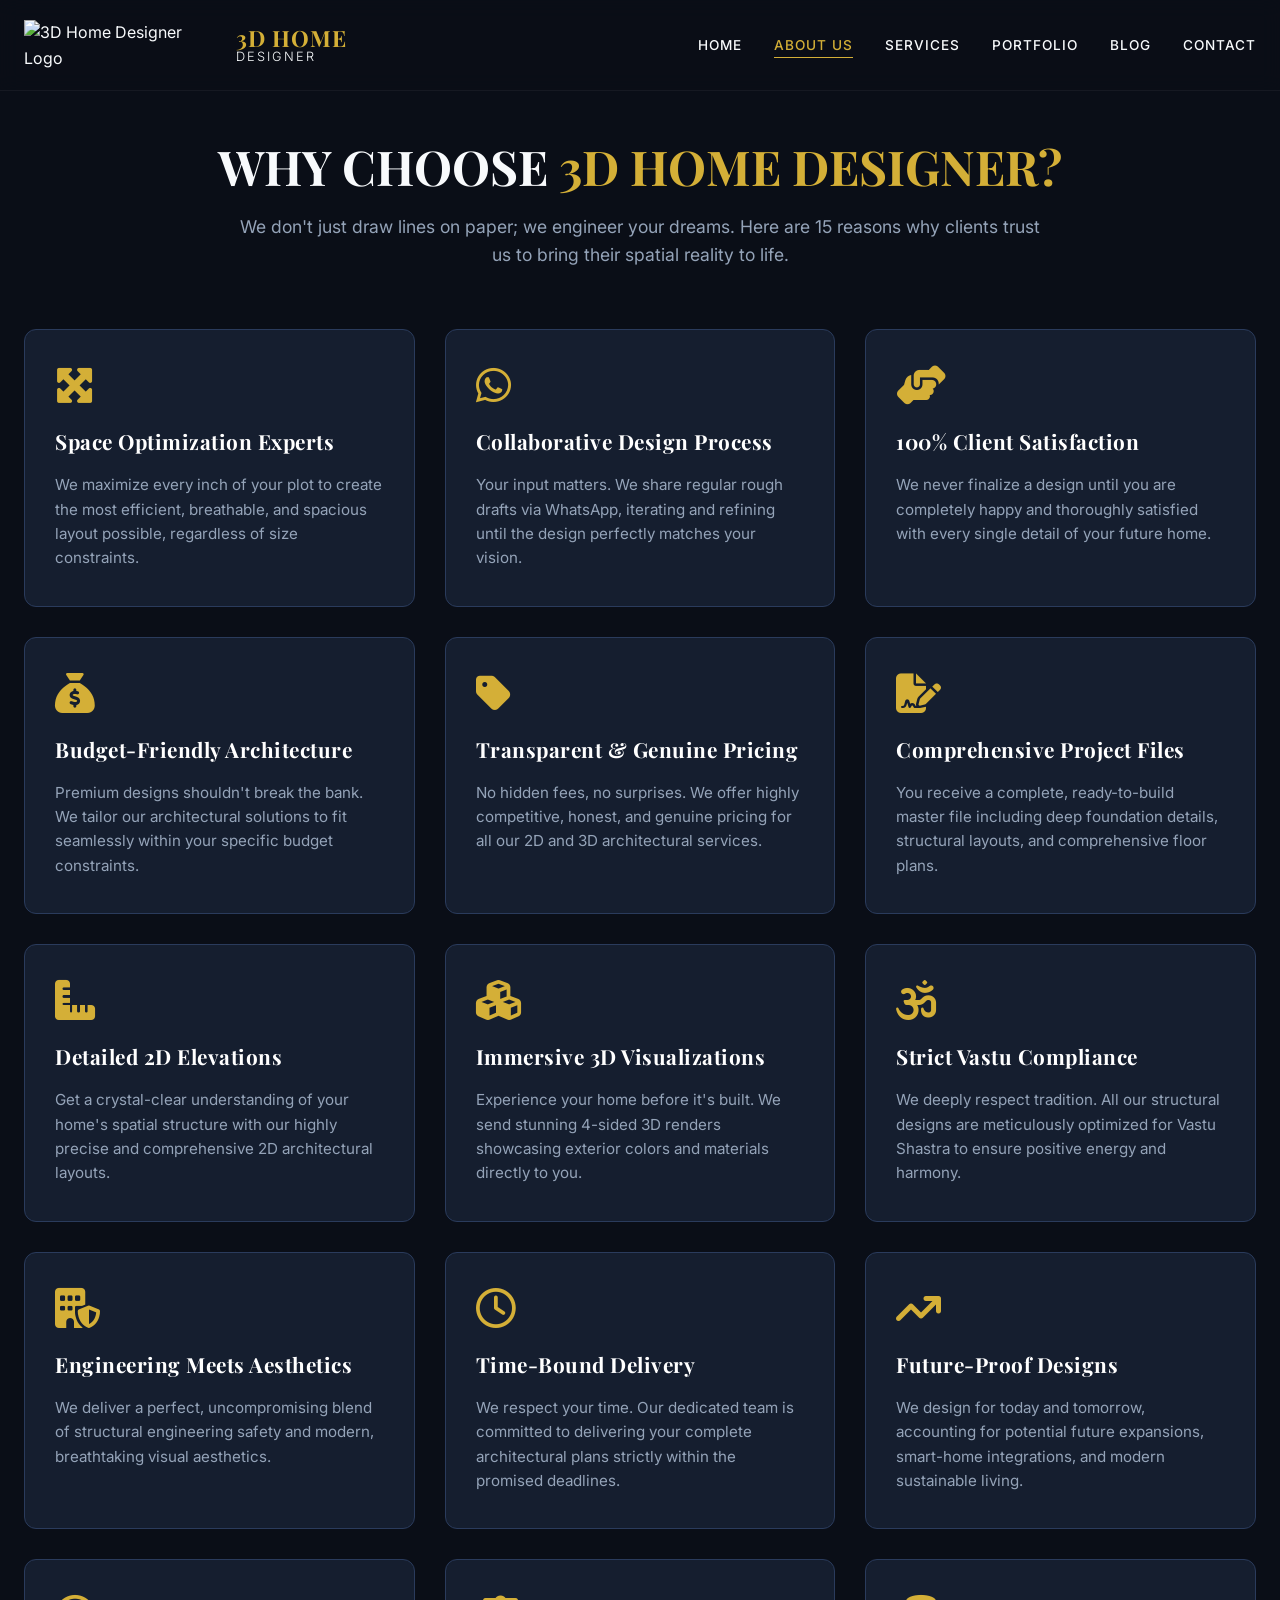
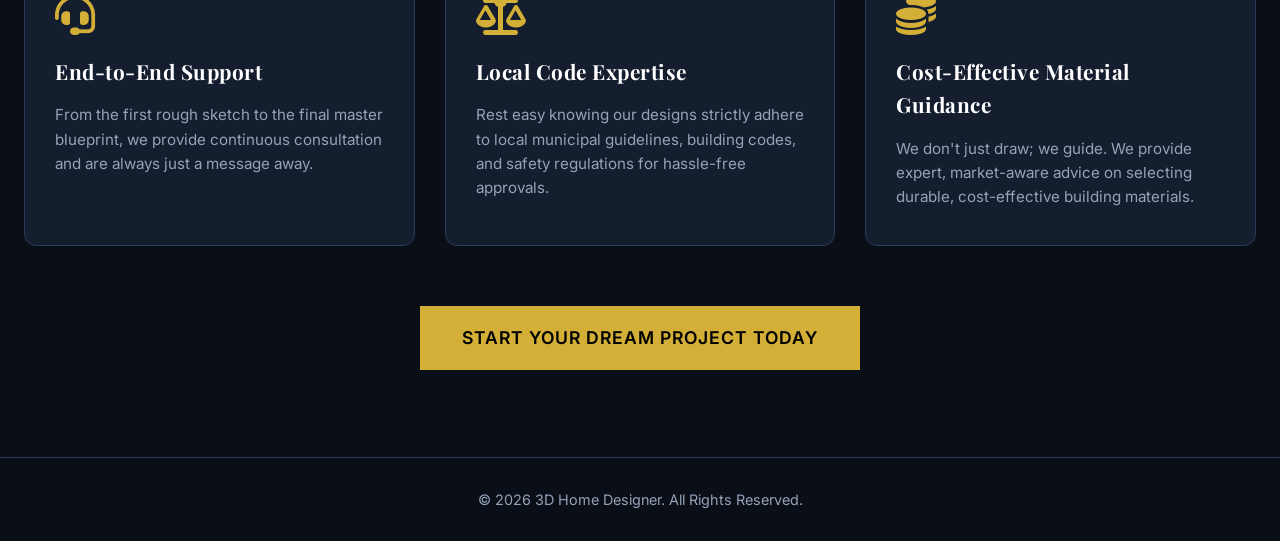
==== about.html @ 11d0a548 "Add files via upload" ====
<!DOCTYPE html>
<html lang="en">
<head>
    <meta charset="UTF-8">
    <meta name="viewport" content="width=device-width, initial-scale=1.0">
    <title>About Us - 3D Home Designer</title>
    <!-- Fonts -->
    <link rel="preconnect" href="https://fonts.googleapis.com">
    <link rel="preconnect" href="https://fonts.gstatic.com" crossorigin>
    <link href="https://fonts.googleapis.com/css2?family=Inter:wght@300;400;500;600&family=Playfair+Display:wght@400;600;700&display=swap" rel="stylesheet">
    <!-- FontAwesome for Icons -->
    <link rel="stylesheet" href="https://cdnjs.cloudflare.com/ajax/libs/font-awesome/6.4.0/css/all.min.css">
    <!-- CSS -->
    <link rel="stylesheet" href="style.css">
</head>
<body>

    <!-- Header -->
    <header class="header">
        <div class="container header-container">
            <div class="logo">
                <a href="index.html" style="display:flex; align-items:center; gap:12px;">
                    <img src="images/logo.png" alt="3D Home Designer Logo" class="custom-logo">
                    <div class="logo-text">
                        <span class="logo-title">3D HOME</span>
                        <span class="logo-subtitle">DESIGNER</span>
                    </div>
                </a>
            </div>
            
            <nav class="navbar">
                <ul class="nav-links">
                    <li><a href="index.html">HOME</a></li>
                    <li><a href="about.html" class="active">ABOUT US</a></li>
                    <li><a href="services.html">SERVICES</a></li>
                    <li><a href="#">PORTFOLIO</a></li>
                    <li><a href="#">BLOG</a></li>
                    <li><a href="contact.html">CONTACT</a></li>
                </ul>
            </nav>
            
            <!-- Mobile Menu Toggle -->
            <div class="mobile-menu-btn">
                <i class="fa-solid fa-bars"></i>
            </div>
        </div>
    </header>

    <!-- Page Content -->
    <main class="about-section page-section">
        <div class="container">
            
            <div class="about-header text-center animate-on-scroll fade-in">
                <h1 class="page-title">WHY CHOOSE <span class="gold-text">3D HOME DESIGNER?</span></h1>
                <p class="page-subtitle" style="max-width: 800px; margin: 0 auto 60px auto;">We don't just draw lines on paper; we engineer your dreams. Here are 15 reasons why clients trust us to bring their spatial reality to life.</p>
            </div>

            <!-- 15 Trust Points Grid -->
            <div class="trust-grid">
                
                <!-- 1 -->
                <div class="trust-card neon-glow-card animate-on-scroll slide-up" style="transition-delay: 0.1s;">
                    <i class="fa-solid fa-maximize"></i>
                    <h3>Space Optimization Experts</h3>
                    <p>We maximize every inch of your plot to create the most efficient, breathable, and spacious layout possible, regardless of size constraints.</p>
                </div>

                <!-- 2 -->
                <div class="trust-card neon-glow-card animate-on-scroll slide-up" style="transition-delay: 0.15s;">
                    <i class="fa-brands fa-whatsapp"></i>
                    <h3>Collaborative Design Process</h3>
                    <p>Your input matters. We share regular rough drafts via WhatsApp, iterating and refining until the design perfectly matches your vision.</p>
                </div>

                <!-- 3 -->
                <div class="trust-card neon-glow-card animate-on-scroll slide-up" style="transition-delay: 0.2s;">
                    <i class="fa-solid fa-handshake-angle"></i>
                    <h3>100% Client Satisfaction</h3>
                    <p>We never finalize a design until you are completely happy and thoroughly satisfied with every single detail of your future home.</p>
                </div>

                <!-- 4 -->
                <div class="trust-card neon-glow-card animate-on-scroll slide-up" style="transition-delay: 0.25s;">
                    <i class="fa-solid fa-sack-dollar"></i>
                    <h3>Budget-Friendly Architecture</h3>
                    <p>Premium designs shouldn't break the bank. We tailor our architectural solutions to fit seamlessly within your specific budget constraints.</p>
                </div>

                <!-- 5 -->
                <div class="trust-card neon-glow-card animate-on-scroll slide-up" style="transition-delay: 0.3s;">
                    <i class="fa-solid fa-tag"></i>
                    <h3>Transparent & Genuine Pricing</h3>
                    <p>No hidden fees, no surprises. We offer highly competitive, honest, and genuine pricing for all our 2D and 3D architectural services.</p>
                </div>

                <!-- 6 -->
                <div class="trust-card neon-glow-card animate-on-scroll slide-up" style="transition-delay: 0.35s;">
                    <i class="fa-solid fa-file-signature"></i>
                    <h3>Comprehensive Project Files</h3>
                    <p>You receive a complete, ready-to-build master file including deep foundation details, structural layouts, and comprehensive floor plans.</p>
                </div>

                <!-- 7 -->
                <div class="trust-card neon-glow-card animate-on-scroll slide-up" style="transition-delay: 0.4s;">
                    <i class="fa-solid fa-ruler-combined"></i>
                    <h3>Detailed 2D Elevations</h3>
                    <p>Get a crystal-clear understanding of your home's spatial structure with our highly precise and comprehensive 2D architectural layouts.</p>
                </div>

                <!-- 8 -->
                <div class="trust-card neon-glow-card animate-on-scroll slide-up" style="transition-delay: 0.45s;">
                    <i class="fa-solid fa-cubes"></i>
                    <h3>Immersive 3D Visualizations</h3>
                    <p>Experience your home before it's built. We send stunning 4-sided 3D renders showcasing exterior colors and materials directly to you.</p>
                </div>

                <!-- 9 -->
                <div class="trust-card neon-glow-card animate-on-scroll slide-up" style="transition-delay: 0.5s;">
                    <i class="fa-solid fa-om"></i>
                    <h3>Strict Vastu Compliance</h3>
                    <p>We deeply respect tradition. All our structural designs are meticulously optimized for Vastu Shastra to ensure positive energy and harmony.</p>
                </div>

                <!-- 10 -->
                <div class="trust-card neon-glow-card animate-on-scroll slide-up" style="transition-delay: 0.55s;">
                    <i class="fa-solid fa-building-shield"></i>
                    <h3>Engineering Meets Aesthetics</h3>
                    <p>We deliver a perfect, uncompromising blend of structural engineering safety and modern, breathtaking visual aesthetics.</p>
                </div>

                <!-- 11 -->
                <div class="trust-card neon-glow-card animate-on-scroll slide-up" style="transition-delay: 0.6s;">
                    <i class="fa-regular fa-clock"></i>
                    <h3>Time-Bound Delivery</h3>
                    <p>We respect your time. Our dedicated team is committed to delivering your complete architectural plans strictly within the promised deadlines.</p>
                </div>

                <!-- 12 -->
                <div class="trust-card neon-glow-card animate-on-scroll slide-up" style="transition-delay: 0.65s;">
                    <i class="fa-solid fa-arrow-trend-up"></i>
                    <h3>Future-Proof Designs</h3>
                    <p>We design for today and tomorrow, accounting for potential future expansions, smart-home integrations, and modern sustainable living.</p>
                </div>

                <!-- 13 -->
                <div class="trust-card neon-glow-card animate-on-scroll slide-up" style="transition-delay: 0.7s;">
                    <i class="fa-solid fa-headset"></i>
                    <h3>End-to-End Support</h3>
                    <p>From the first rough sketch to the final master blueprint, we provide continuous consultation and are always just a message away.</p>
                </div>

                <!-- 14 -->
                <div class="trust-card neon-glow-card animate-on-scroll slide-up" style="transition-delay: 0.75s;">
                    <i class="fa-solid fa-scale-balanced"></i>
                    <h3>Local Code Expertise</h3>
                    <p>Rest easy knowing our designs strictly adhere to local municipal guidelines, building codes, and safety regulations for hassle-free approvals.</p>
                </div>

                <!-- 15 -->
                <div class="trust-card neon-glow-card animate-on-scroll slide-up" style="transition-delay: 0.8s;">
                    <i class="fa-solid fa-coins"></i>
                    <h3>Cost-Effective Material Guidance</h3>
                    <p>We don't just draw; we guide. We provide expert, market-aware advice on selecting durable, cost-effective building materials.</p>
                </div>

            </div>
            
            <div class="text-center" style="margin-top: 60px;">
                <a href="start-project.html" class="btn btn-primary neon-hover" style="font-size: 1.1rem; padding: 16px 40px;">START YOUR DREAM PROJECT TODAY</a>
            </div>

        </div>
    </main>

    <!-- Footer -->
    <footer class="footer">
        <div class="container">
            <p>&copy; 2026 3D Home Designer. All Rights Reserved.</p>
        </div>
    </footer>

    <!-- Scripts -->
    <script src="script.js"></script>
</body>
</html>
---- style.css ----
:root {
    --color-bg-dark: #0a0e17; /* Very dark slate blue/black */
    --color-bg-light: #ffffff;
    --color-primary: #d4af37; /* Gold/Sand color */
    --color-primary-glow: rgba(212, 175, 55, 0.5);
    --color-text-main: #f8fafc;
    --color-text-muted: #94a3b8;
    --color-card-bg: #151e2f; /* Slightly lighter than bg */
    --color-card-border: #2a3b5c;

    --font-heading: 'Playfair Display', serif;
    --font-body: 'Inter', sans-serif;
    
    --transition-smooth: all 0.4s cubic-bezier(0.25, 0.46, 0.45, 0.94);
}

* {
    margin: 0;
    padding: 0;
    box-sizing: border-box;
}

body {
    font-family: var(--font-body);
    background-color: var(--color-bg-dark);
    color: var(--color-text-main);
    line-height: 1.6;
    overflow-x: hidden;
}

/* Utilities */
.container {
    max-width: 1280px;
    margin: 0 auto;
    padding: 0 24px;
}

.gold-text {
    color: var(--color-primary);
}

a {
    text-decoration: none;
    color: inherit;
}

/* Typography */
h1, h2, h3, .logo-title {
    font-family: var(--font-heading);
}

/* Buttons with Neon Effect */
.btn {
    display: inline-block;
    padding: 14px 32px;
    font-family: var(--font-body);
    font-weight: 600;
    font-size: 0.95rem;
    letter-spacing: 1px;
    border: 2px solid transparent;
    cursor: pointer;
    transition: var(--transition-smooth);
    position: relative;
    overflow: hidden;
    z-index: 1;
}

.btn-primary {
    background-color: var(--color-primary);
    color: #000;
    border-color: var(--color-primary);
}

.neon-hover:hover {
    background-color: transparent;
    color: var(--color-primary);
    box-shadow: 0 0 15px var(--color-primary-glow), inset 0 0 10px var(--color-primary-glow);
    text-shadow: 0 0 5px var(--color-primary-glow);
}

/* Header */
.header {
    position: fixed;
    top: 0;
    left: 0;
    width: 100%;
    padding: 20px 0;
    background: rgba(10, 14, 23, 0.9);
    backdrop-filter: blur(10px);
    z-index: 1000;
    border-bottom: 1px solid rgba(255,255,255,0.05);
}

.header-container {
    display: flex;
    justify-content: space-between;
    align-items: center;
}

.logo {
    display: flex;
    align-items: center;
    gap: 12px;
}

.custom-logo {
    height: 50px; /* Made the logo slightly bigger */
    width: auto;
    max-width: 200px;
    object-fit: contain;
}

.logo-text {
    display: flex;
    flex-direction: column;
    line-height: 1.1;
}

.logo-title {
    font-size: 1.4rem;
    font-weight: 700;
    letter-spacing: 1px;
    color: var(--color-primary);
}

.logo-subtitle {
    font-size: 0.8rem;
    font-weight: 300;
    letter-spacing: 2px;
    color: var(--color-text-main);
}


.nav-links {
    display: flex;
    list-style: none;
    gap: 32px;
}

.nav-links a {
    font-size: 0.85rem;
    font-weight: 500;
    letter-spacing: 1px;
    text-transform: uppercase;
    color: var(--color-text-main);
    transition: var(--transition-smooth);
    position: relative;
}

.nav-links a:hover, .nav-links a.active {
    color: var(--color-primary);
}

.nav-links a::after {
    content: '';
    position: absolute;
    bottom: -5px;
    left: 0;
    width: 0;
    height: 1px;
    background-color: var(--color-primary);
    transition: var(--transition-smooth);
}

.nav-links a:hover::after, .nav-links a.active::after {
    width: 100%;
}

.mobile-menu-btn {
    display: none;
    font-size: 1.5rem;
    color: var(--color-text-main);
    cursor: pointer;
}

/* Hero Section */
.hero-section {
    padding-top: 140px;
    padding-bottom: 60px;
    min-height: 100vh;
    display: flex;
    align-items: center;
}

.hero-container {
    display: grid;
    grid-template-columns: 1fr 1fr;
    gap: 60px;
    align-items: center;
}

.image-collage {
    position: relative;
    width: 100%;
    height: 600px;
}

.img-2d {
    position: absolute;
    top: 0;
    left: 0;
    width: 65%;
    height: auto;
    z-index: 1;
    border: 1px solid rgba(255,255,255,0.1);
    box-shadow: -10px 10px 30px rgba(0,0,0,0.5);
    background: #fff; /* Since blueprint is white bg */
}

.img-3d {
    position: absolute;
    bottom: 20px;
    right: 0;
    width: 75%;
    height: auto;
    z-index: 2;
    border: 4px solid var(--color-bg-dark);
    box-shadow: 15px 15px 40px rgba(0,0,0,0.7);
    transition: var(--transition-smooth);
}

.image-collage:hover .img-3d {
    transform: scale(1.03) translate(-10px, -10px);
    box-shadow: 20px 20px 50px rgba(0,0,0,0.8), 0 0 20px rgba(212, 175, 55, 0.2);
}

.hero-content {
    padding-left: 20px;
}

.hero-title {
    font-size: 2.8rem;
    line-height: 1.2;
    margin-bottom: 24px;
    text-transform: uppercase;
}

.hero-subtitle {
    font-size: 1.1rem;
    color: var(--color-text-muted);
    margin-bottom: 40px;
    max-width: 90%;
}

/* Features Section */
.features-section {
    padding: 60px 0;
    position: relative;
    z-index: 10;
    margin-top: -80px; /* Overlap hero slightly */
}

.features-container {
    display: grid;
    grid-template-columns: 1fr 1fr;
    gap: 30px;
}

.dark-card {
    background: var(--color-card-bg);
    border: 1px solid var(--color-card-border);
    padding: 40px;
    border-radius: 4px;
    transition: var(--transition-smooth);
    position: relative;
    overflow: hidden;
}

.neon-border {
    /* Subtle glow by default */
    box-shadow: 0 4px 20px rgba(0,0,0,0.5);
}

.neon-border:hover {
    border-color: var(--color-primary);
    box-shadow: 0 0 20px var(--color-primary-glow), inset 0 0 10px rgba(212, 175, 55, 0.1);
    transform: translateY(-5px);
}

.card-icon {
    font-size: 2.5rem;
    color: var(--color-primary);
    margin-bottom: 20px;
}

.card-title {
    font-size: 1.2rem;
    margin-bottom: 16px;
    letter-spacing: 0.5px;
}

.card-desc {
    font-size: 0.95rem;
    color: var(--color-text-muted);
}

/* Testimonial Section - Light Theme Area as per image */
.testimonial-section {
    background-color: var(--color-bg-light);
    color: #111;
    padding: 100px 0;
    text-align: center;
    position: relative;
}

.testimonial-container {
    max-width: 900px;
    margin: 0 auto;
}

.quote-icon {
    font-size: 3rem;
    color: rgba(212, 175, 55, 0.3); /* Faded gold */
    margin-bottom: 20px;
}

.testimonial-text {
    font-family: var(--font-heading);
    font-size: 1.8rem;
    font-weight: 600;
    line-height: 1.4;
    margin-bottom: 30px;
}

.testimonial-author {
    font-family: var(--font-body);
    font-weight: 600;
    color: #555;
    text-transform: uppercase;
    letter-spacing: 1px;
    font-size: 0.9rem;
}

/* Footer */
.footer {
    background: var(--color-bg-dark);
    border-top: 1px solid var(--color-card-border);
    padding: 30px 0;
    text-align: center;
    color: var(--color-text-muted);
    font-size: 0.9rem;
}

/* Animations */
.animate-on-scroll {
    opacity: 0;
    visibility: hidden;
    transition: var(--transition-smooth);
}

.fade-in {
    transform: translateY(0);
}

.slide-up {
    transform: translateY(40px);
}

.is-visible {
    opacity: 1;
    visibility: visible;
    transform: translateY(0);
}

/* Responsive */
@media (max-width: 1024px) {
    .hero-container {
        grid-template-columns: 1fr;
        gap: 40px;
    }
    
    .hero-content {
        padding-left: 0;
        text-align: center;
    }
    
    .hero-title {
        font-size: 2.2rem;
    }
    
    .hero-subtitle {
        margin: 0 auto 30px auto;
    }
    
    .image-collage {
        height: 500px;
        max-width: 800px;
        margin: 0 auto;
    }
    
    .features-section {
        margin-top: 40px;
    }
}

@media (max-width: 768px) {
    .nav-links {
        display: none; /* Hide on mobile initially */
        position: absolute;
        top: 100%;
        left: 0;
        width: 100%;
        background: var(--color-bg-dark);
        flex-direction: column;
        align-items: center;
        padding: 20px 0;
        gap: 20px;
        border-bottom: 1px solid var(--color-card-border);
    }
    
    .nav-links.active {
        display: flex;
    }
    
    .mobile-menu-btn {
        display: block;
    }
    
    .features-container {
        grid-template-columns: 1fr;
    }
    
    .image-collage {
        height: 350px;
    }
    
    .img-2d {
        width: 80%;
    }
    
    .img-3d {
        width: 90%;
    }
    
    .testimonial-text {
        font-size: 1.4rem;
    }
}

/* Start Project Page Styles */
.page-section {
    padding-top: 140px;
    padding-bottom: 80px;
    min-height: 100vh;
}

.project-container {
    display: grid;
    grid-template-columns: 1fr 1.2fr;
    gap: 60px;
}

/* Left Info Section */
.page-title {
    font-size: 3rem;
    line-height: 1.1;
    margin-bottom: 20px;
}

.page-subtitle {
    font-size: 1.1rem;
    color: var(--color-text-muted);
    margin-bottom: 40px;
}

.trust-points {
    display: flex;
    flex-direction: column;
    gap: 30px;
}

.trust-point {
    display: flex;
    gap: 20px;
    align-items: flex-start;
}

.trust-point i {
    font-size: 2rem;
    color: var(--color-primary);
    background: rgba(212, 175, 55, 0.1);
    padding: 15px;
    border-radius: 50%;
    border: 1px solid rgba(212, 175, 55, 0.3);
}

.trust-point h4 {
    font-family: var(--font-heading);
    font-size: 1.3rem;
    margin-bottom: 5px;
}

.trust-point p {
    color: var(--color-text-muted);
    font-size: 0.95rem;
}

/* Form Styles */
.project-form-wrapper {
    position: relative;
}

.multi-neon-border {
    position: relative;
    padding: 3px;
    border-radius: 12px;
    background: linear-gradient(45deg, #ff007f, #7f00ff, #00d2ff, #3a7bd5);
    background-size: 400% 400%;
    animation: gradientBG 10s ease infinite;
    box-shadow: 0 0 20px rgba(127, 0, 255, 0.4), 0 0 40px rgba(0, 210, 255, 0.2);
}

@keyframes gradientBG {
    0% { background-position: 0% 50%; }
    50% { background-position: 100% 50%; }
    100% { background-position: 0% 50%; }
}

.project-form {
    background: var(--color-bg-dark);
    padding: 40px;
    border-radius: 10px;
}

.form-heading {
    font-size: 1.8rem;
    margin-bottom: 30px;
    color: var(--color-primary);
    text-align: center;
}

.sub-heading {
    font-size: 1.2rem;
    margin: 25px 0 15px 0;
    color: #fff;
    border-bottom: 1px solid var(--color-card-border);
    padding-bottom: 10px;
}

.form-row {
    display: grid;
    grid-template-columns: 1fr 1fr;
    gap: 20px;
    margin-bottom: 20px;
}

.form-group {
    display: flex;
    flex-direction: column;
    gap: 8px;
    margin-bottom: 20px;
}

.form-row .form-group {
    margin-bottom: 0;
}

label {
    font-size: 0.9rem;
    font-weight: 500;
    color: var(--color-text-muted);
}

input, select, textarea {
    width: 100%;
    padding: 12px 15px;
    background: var(--color-card-bg);
    border: 1px solid var(--color-card-border);
    border-radius: 6px;
    color: #fff;
    font-family: var(--font-body);
    font-size: 1rem;
    transition: var(--transition-smooth);
    outline: none;
}

input:focus, select:focus, textarea:focus {
    border-color: var(--color-primary);
    box-shadow: 0 0 10px var(--color-primary-glow);
}

select {
    cursor: pointer;
    appearance: none;
    background-image: url("data:image/svg+xml;charset=UTF-8,%3csvg xmlns='http://www.w3.org/2000/svg' viewBox='0 0 24 24' fill='none' stroke='%2394a3b8' stroke-width='2' stroke-linecap='round' stroke-linejoin='round'%3e%3cpolyline points='6 9 12 15 18 9'%3e%3c/polyline%3e%3c/svg%3e");
    background-repeat: no-repeat;
    background-position: right 15px center;
    background-size: 15px;
}

select option {
    background: var(--color-card-bg);
    color: #fff;
}

.btn-submit {
    width: 100%;
    background: #25D366; /* WhatsApp Green */
    color: #fff;
    border-color: #25D366;
    font-size: 1.1rem;
    padding: 16px;
    border-radius: 6px;
    display: flex;
    align-items: center;
    justify-content: center;
    gap: 10px;
    margin-top: 20px;
}

.btn-submit.neon-hover:hover {
    background: transparent;
    color: #25D366;
    box-shadow: 0 0 20px rgba(37, 211, 102, 0.6), inset 0 0 10px rgba(37, 211, 102, 0.2);
    border-color: #25D366;
}

@media (max-width: 900px) {
    .project-container {
        grid-template-columns: 1fr;
    }
    
    .form-row {
        grid-template-columns: 1fr;
        gap: 0;
    }
    
    .form-row .form-group {
        margin-bottom: 20px;
    }
}

/* Professional Enhancements Styles */
.form-hint {
    font-size: 0.8rem;
    color: var(--color-primary);
    margin-top: 5px;
    font-style: italic;
    opacity: 0.8;
}

.checkbox-group {
    flex-direction: row !important;
    align-items: flex-start;
    gap: 12px !important;
    background: rgba(255,255,255,0.03);
    padding: 15px;
    border-radius: 6px;
    border: 1px dashed var(--color-card-border);
}

.checkbox-group input[type="checkbox"] {
    width: auto;
    margin-top: 4px;
    cursor: pointer;
    accent-color: var(--color-primary);
}

.checkbox-group label {
    font-size: 0.85rem;
    line-height: 1.4;
    cursor: pointer;
}

.btn-submit:disabled {
    opacity: 0.7;
    cursor: not-allowed;
    background: #1e9e4d;
    box-shadow: none;
}

.how-it-works-container {
    margin-top: 80px;
    text-align: center;
}

.hiw-title {
    font-family: var(--font-heading);
    font-size: 2rem;
    margin-bottom: 40px;
    letter-spacing: 2px;
    color: var(--color-primary);
}

.hiw-steps {
    display: grid;
    grid-template-columns: repeat(3, 1fr);
    gap: 30px;
}

.hiw-step {
    background: var(--color-card-bg);
    padding: 30px;
    border-radius: 8px;
    border: 1px solid var(--color-card-border);
    position: relative;
    transition: var(--transition-smooth);
}

.hiw-step:hover {
    transform: translateY(-10px);
    border-color: var(--color-primary);
    box-shadow: 0 10px 30px rgba(0,0,0,0.5);
}

.step-number {
    width: 40px;
    height: 40px;
    background: var(--color-primary);
    color: #000;
    border-radius: 50%;
    display: flex;
    align-items: center;
    justify-content: center;
    font-weight: bold;
    font-size: 1.2rem;
    margin: 0 auto 20px auto;
}

.hiw-step h4 {
    font-size: 1.2rem;
    margin-bottom: 10px;
}

.hiw-step p {
    color: var(--color-text-muted);
    font-size: 0.95rem;
}

@media (max-width: 768px) {
    .hiw-steps {
        grid-template-columns: 1fr;
    }
}

/* About Us Page Styles */
.about-section {
    position: relative;
    z-index: 10;
}

.text-center {
    text-align: center;
}

.trust-grid {
    display: grid;
    grid-template-columns: repeat(3, 1fr);
    gap: 30px;
    margin-top: 40px;
}

.trust-card {
    background: var(--color-card-bg);
    padding: 35px 30px;
    border-radius: 12px;
    border: 1px solid var(--color-card-border);
    position: relative;
    transition: var(--transition-smooth);
    z-index: 1;
    overflow: hidden;
}

.trust-card i {
    font-size: 2.5rem;
    color: var(--color-primary);
    margin-bottom: 20px;
    display: inline-block;
    transition: transform 0.4s ease;
}

.trust-card h3 {
    font-family: var(--font-heading);
    font-size: 1.3rem;
    margin-bottom: 15px;
    color: #fff;
    letter-spacing: 0.5px;
}

.trust-card p {
    color: var(--color-text-muted);
    font-size: 0.95rem;
    line-height: 1.6;
}

/* Neon Glow Card Effect */
.neon-glow-card::before {
    content: '';
    position: absolute;
    top: -2px; left: -2px; right: -2px; bottom: -2px;
    background: linear-gradient(45deg, #ff007f, #d4af37, #00d2ff, #7f00ff);
    z-index: -1;
    border-radius: 14px;
    background-size: 400%;
    opacity: 0;
    transition: opacity 0.5s ease;
}

.neon-glow-card:hover {
    transform: translateY(-8px);
    border-color: transparent;
}

.neon-glow-card:hover::before {
    opacity: 1;
    animation: gradientGlow 3s linear infinite;
}

.neon-glow-card:hover i {
    transform: scale(1.1) rotate(5deg);
    color: #fff;
    text-shadow: 0 0 10px rgba(255,255,255,0.5);
}

@keyframes gradientGlow {
    0% { background-position: 0% 50%; }
    50% { background-position: 100% 50%; }
    100% { background-position: 0% 50%; }
}

@media (max-width: 1024px) {
    .trust-grid {
        grid-template-columns: repeat(2, 1fr);
    }
}

@media (max-width: 600px) {
    .trust-grid {
        grid-template-columns: 1fr;
    }
}
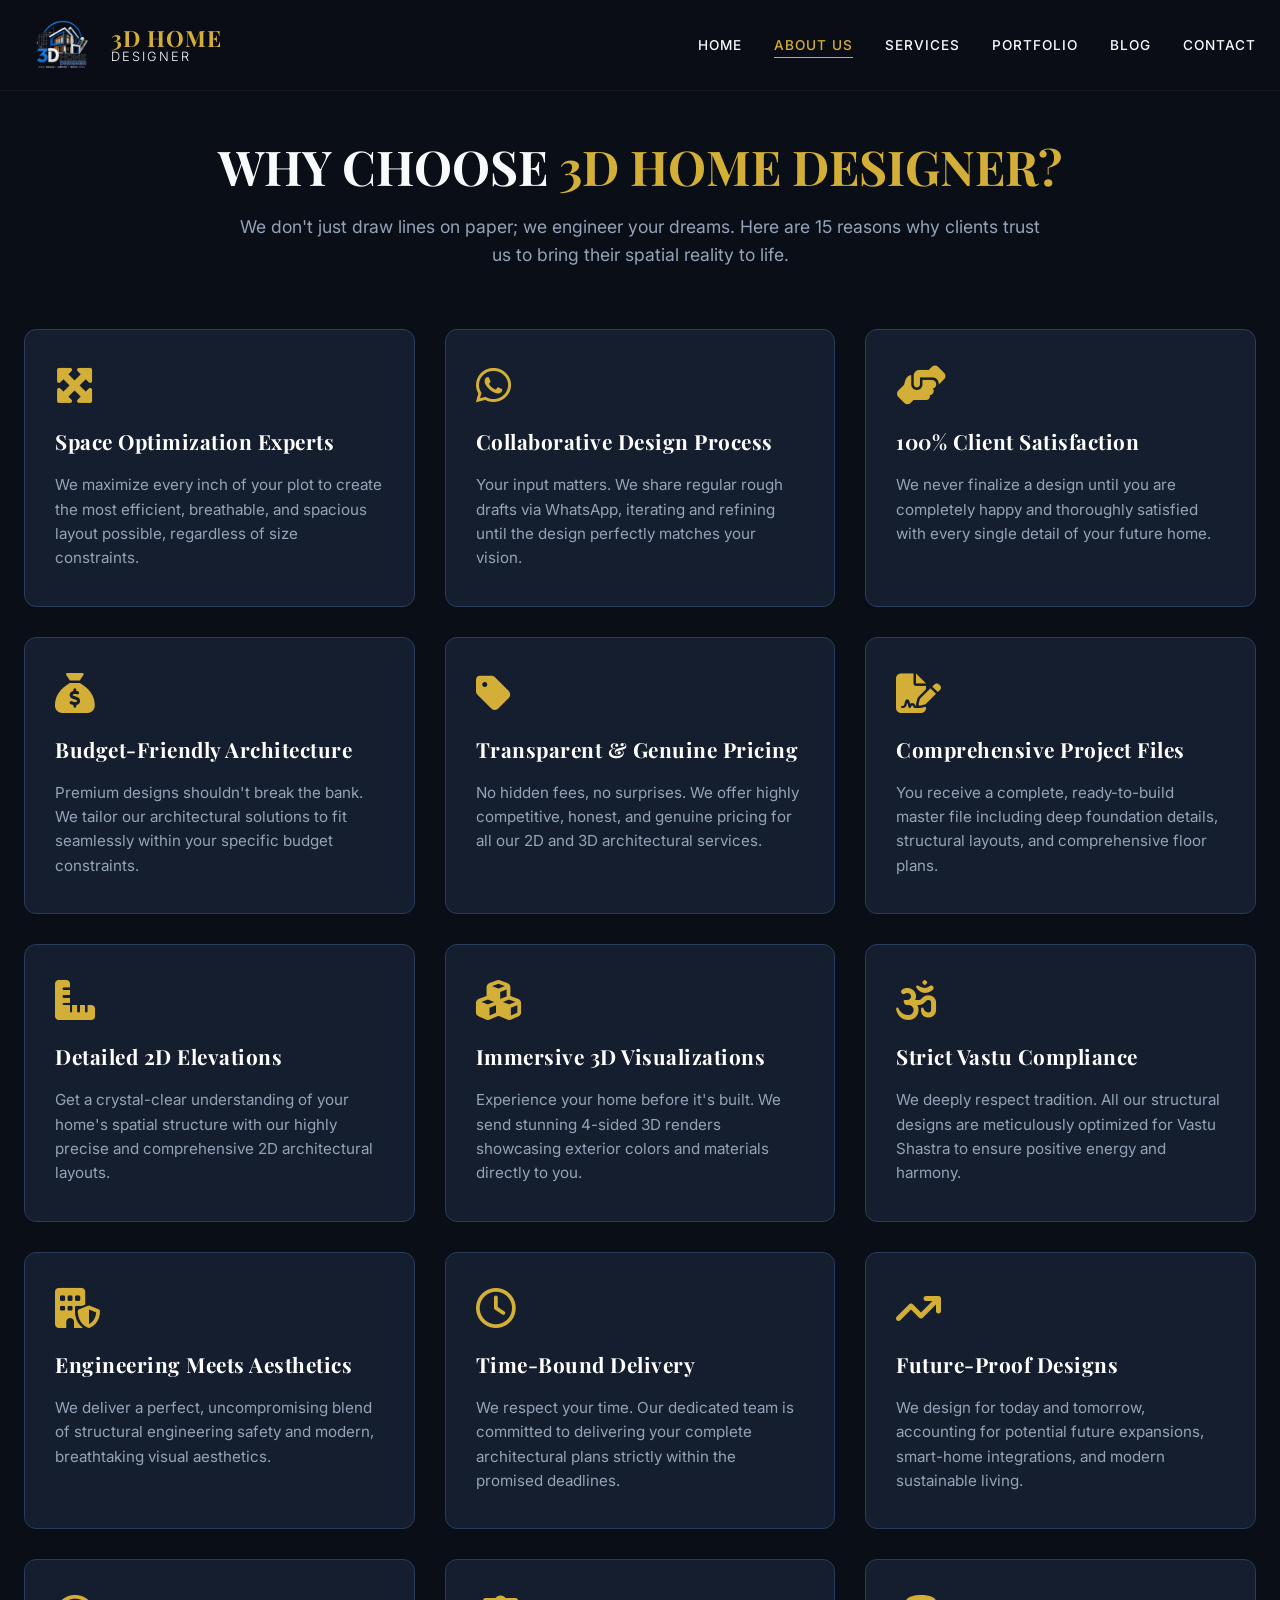
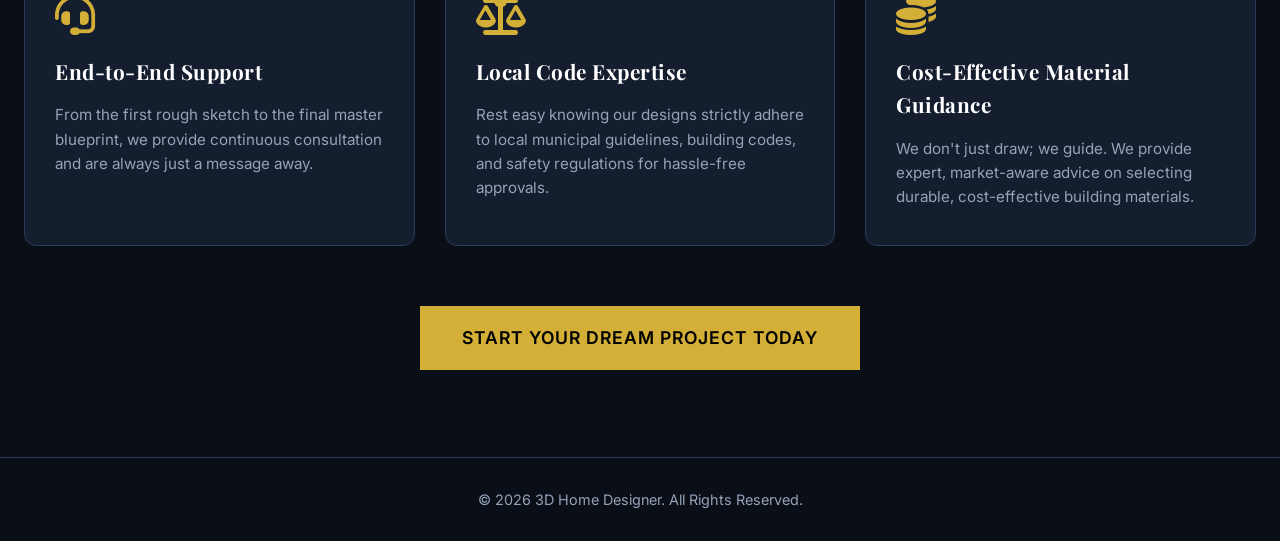
==== commit 49210cbb: "Add files via upload" ====
--- a/about.html
+++ b/about.html
@@ -20,7 +20,7 @@
         <div class="container header-container">
             <div class="logo">
                 <a href="index.html" style="display:flex; align-items:center; gap:12px;">
-                    <img src="images/logo.png" alt="3D Home Designer Logo" class="custom-logo">
+                    <img src="logo.png" alt="3D Home Designer Logo" class="custom-logo">
                     <div class="logo-text">
                         <span class="logo-title">3D HOME</span>
                         <span class="logo-subtitle">DESIGNER</span>
